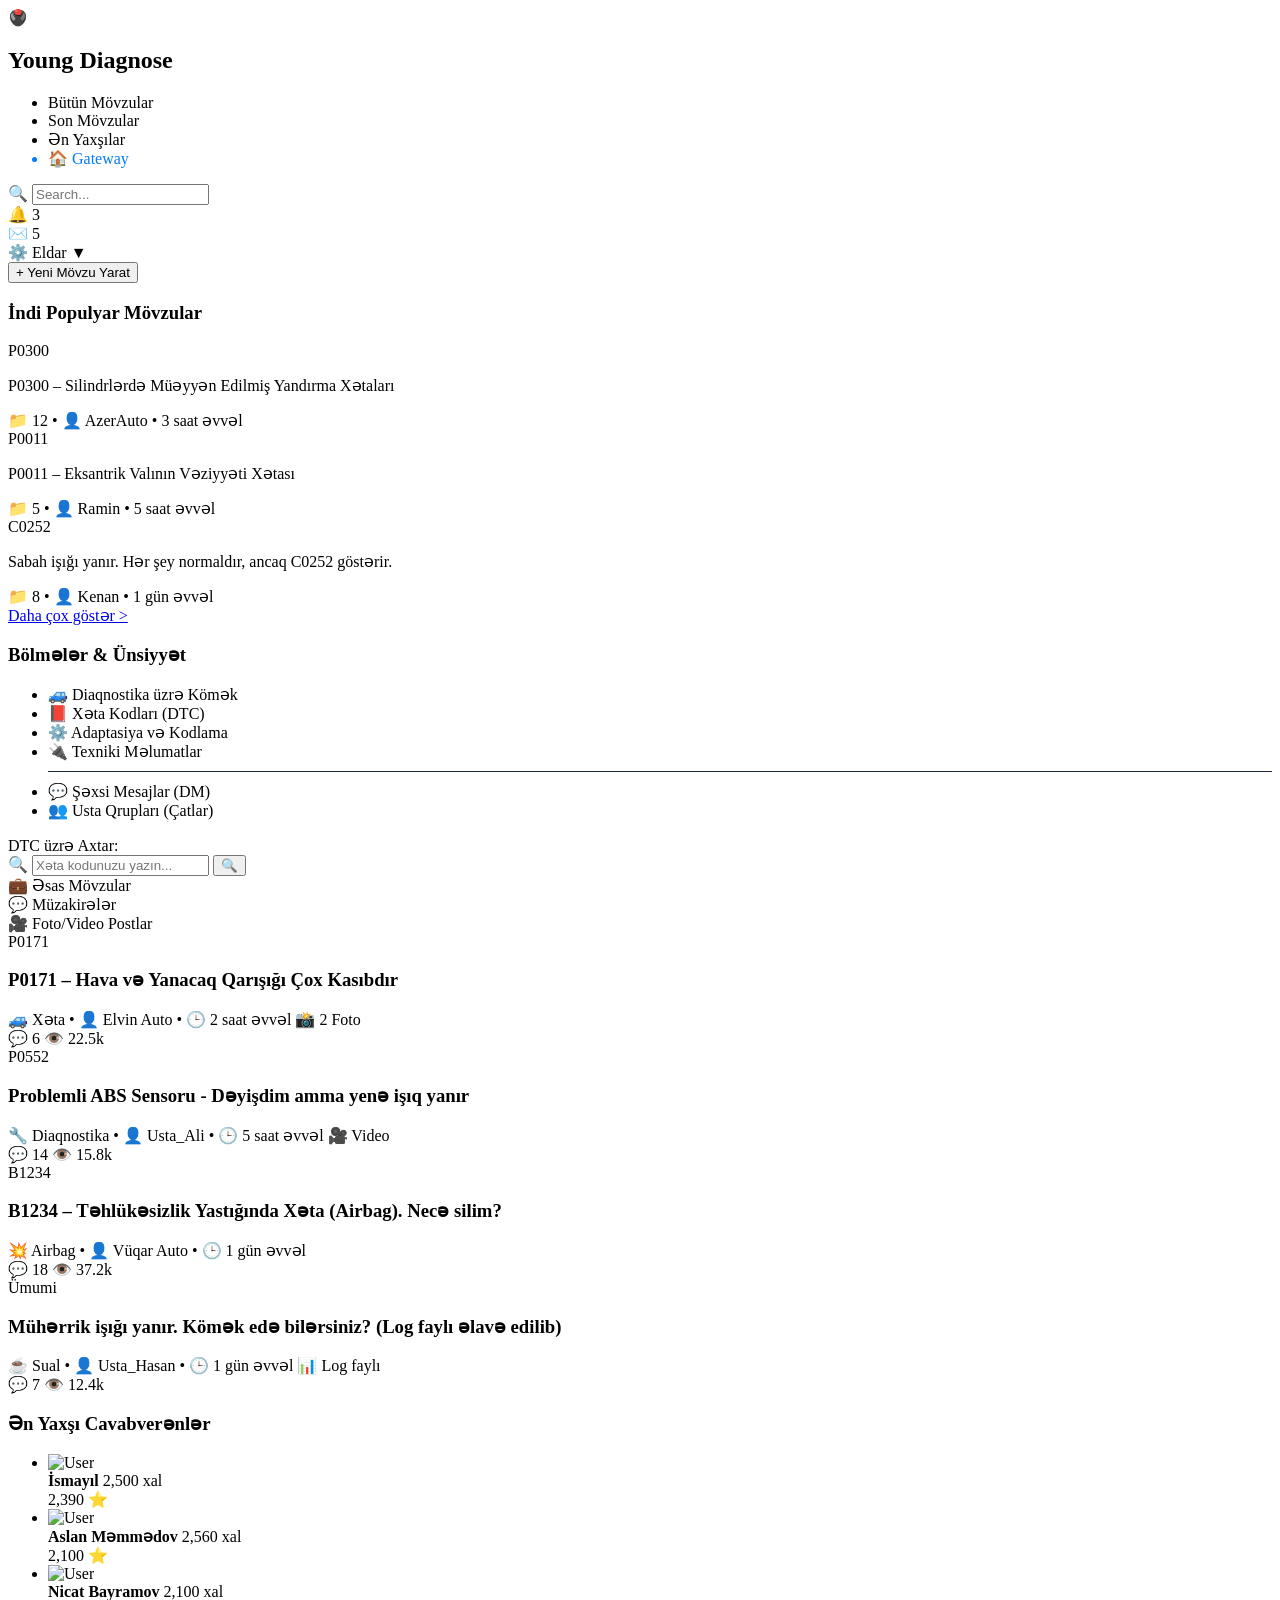
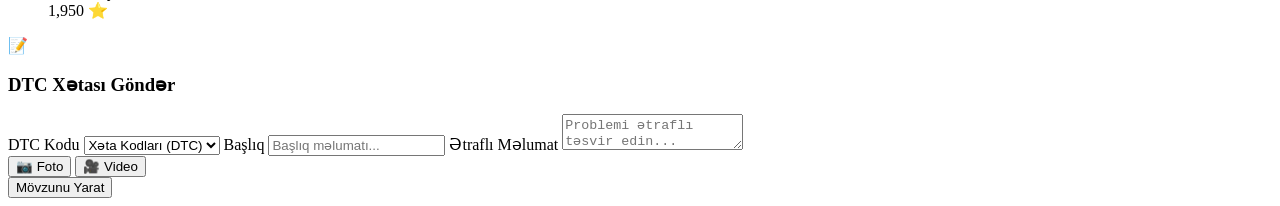
==== community.html @ 3d5c3058 "frontend" ====
<!DOCTYPE html>
<html lang="az">
<head>
    <meta charset="UTF-8">
    <meta name="viewport" content="width=device-width, initial-scale=1.0">
    <title>Young Diagnose - Pro Forum</title>
    <link rel="stylesheet" href="community.css"> 
</head>
<body>

    <nav class="top-navbar">
        <div class="nav-left">
            <span class="logo-icon">🖲️</span>
            <h1 class="logo-text">Young <span>Diagnose</span></h1>
        </div>
        
        <ul class="nav-links">
            <li class="active">Bütün Mövzular</li>
            <li>Son Mövzular</li>
            <li>Ən Yaxşılar</li>
            <li onclick="window.location.href='gateway.html'" style="color: #007bff; cursor: pointer;">🏠 Gateway</li>
        </ul>

        <div class="nav-right">
            <div class="search-bar">
                <span class="search-icon">🔍</span>
                <input type="text" placeholder="Search...">
            </div>
            <div class="nav-icon">🔔 <span class="badge">3</span></div>
            <div class="nav-icon" onclick="toggleChat()">✉️ <span class="badge">5</span></div>
            <div class="user-profile">
                <span class="settings-icon">⚙️</span>
                <span>Eldar</span>
                <span class="dropdown-arrow">▼</span>
            </div>
        </div>
    </nav>

    <main class="forum-container">
        
        <aside class="left-sidebar">
            <button class="btn-new-topic">+ Yeni Mövzu Yarat</button>

            <div class="widget">
                <h3 class="widget-title">İndi Populyar Mövzular</h3>
                <div class="trend-item">
                    <div class="trend-badge bg-red">P0300</div>
                    <div class="trend-info">
                        <p>P0300 – Silindrlərdə Müəyyən Edilmiş Yandırma Xətaları</p>
                        <span>📁 12 • 👤 AzerAuto • 3 saat əvvəl</span>
                    </div>
                </div>
                <div class="trend-item">
                    <div class="trend-badge bg-yellow">P0011</div>
                    <div class="trend-info">
                        <p>P0011 – Eksantrik Valının Vəziyyəti Xətası</p>
                        <span>📁 5 • 👤 Ramin • 5 saat əvvəl</span>
                    </div>
                </div>
                <div class="trend-item">
                    <div class="trend-badge bg-green">C0252</div>
                    <div class="trend-info">
                        <p>Sabah işığı yanır. Hər şey normaldır, ancaq C0252 göstərir.</p>
                        <span>📁 8 • 👤 Kenan • 1 gün əvvəl</span>
                    </div>
                </div>
                <a href="#" class="show-more">Daha çox göstər ></a>
            </div>

            <div class="widget">
                <h3 class="widget-title">Bölmələr & Ünsiyyət</h3>
                <ul class="category-list">
                    <li class="active"><span class="cat-icon">🚙</span> Diaqnostika üzrə Kömək</li>
                    <li><span class="cat-icon">📕</span> Xəta Kodları (DTC)</li>
                    <li><span class="cat-icon">⚙️</span> Adaptasiya və Kodlama</li>
                    <li><span class="cat-icon">🔌</span> Texniki Məlumatlar</li>
                    <li style="border-top: 1px solid #1e293b; margin-top: 10px; padding-top: 10px;">
                        <span class="cat-icon">💬</span> Şəxsi Mesajlar (DM)
                    </li>
                    <li><span class="cat-icon">👥</span> Usta Qrupları (Çatlar)</li>
                </ul>
            </div>
        </aside>

        <section class="main-feed">
            
            <div class="dtc-search-box">
                <label>DTC üzrə Axtar:</label>
                <div class="dtc-input-group">
                    <span class="search-icon">🔍</span>
                    <input type="text" placeholder="Xəta kodunuzu yazın...">
                    <button class="btn-search">🔍</button>
                </div>
            </div>

            <div class="feed-tabs">
                <div class="tab active">💼 Əsas Mövzular</div>
                <div class="tab">💬 Müzakirələr</div>
                <div class="tab">🎥 Foto/Video Postlar</div>
            </div>

            <div class="posts-list">
                
                <article class="post-item">
                    <div class="post-badge text-red">P0171</div>
                    <div class="post-content">
                        <h3>P0171 – Hava və Yanacaq Qarışığı Çox Kasıbdır</h3>
                        <div class="post-meta">
                            <span>🚙 Xəta</span> • <span>👤 Elvin Auto</span> • <span>🕒 2 saat əvvəl</span>
                            <span class="media-tag">📸 2 Foto</span>
                        </div>
                    </div>
                    <div class="post-stats">
                        <span>💬 6</span>
                        <span>👁️ 22.5k</span>
                    </div>
                </article>

                <article class="post-item">
                    <div class="post-badge text-yellow">P0552</div>
                    <div class="post-content">
                        <h3>Problemli ABS Sensoru - Dəyişdim amma yenə işıq yanır</h3>
                        <div class="post-meta">
                            <span>🔧 Diaqnostika</span> • <span>👤 Usta_Ali</span> • <span>🕒 5 saat əvvəl</span>
                            <span class="media-tag">🎥 Video</span>
                        </div>
                    </div>
                    <div class="post-stats">
                        <span>💬 14</span>
                        <span>👁️ 15.8k</span>
                    </div>
                </article>

                <article class="post-item">
                    <div class="post-badge text-green">B1234</div>
                    <div class="post-content">
                        <h3>B1234 – Təhlükəsizlik Yastığında Xəta (Airbag). Necə silim?</h3>
                        <div class="post-meta">
                            <span>💥 Airbag</span> • <span>👤 Vüqar Auto</span> • <span>🕒 1 gün əvvəl</span>
                        </div>
                    </div>
                    <div class="post-stats">
                        <span>💬 18</span>
                        <span>👁️ 37.2k</span>
                    </div>
                </article>

                <article class="post-item">
                    <div class="post-badge text-gray">Ümumi</div>
                    <div class="post-content">
                        <h3>Mühərrik işığı yanır. Kömək edə bilərsiniz? (Log faylı əlavə edilib)</h3>
                        <div class="post-meta">
                            <span>☕ Sual</span> • <span>👤 Usta_Hasan</span> • <span>🕒 1 gün əvvəl</span>
                            <span class="media-tag">📊 Log faylı</span>
                        </div>
                    </div>
                    <div class="post-stats">
                        <span>💬 7</span>
                        <span>👁️ 12.4k</span>
                    </div>
                </article>

            </div>
        </section>

        <aside class="right-sidebar">
            
            <div class="widget">
                <h3 class="widget-title">Ən Yaxşı Cavabverənlər</h3>
                <ul class="top-users">
                    <li>
                        <img src="https://ui-avatars.com/api/?name=Ismayil&background=0D8ABC&color=fff" alt="User">
                        <div class="user-info">
                            <strong>İsmayıl</strong>
                            <span>2,500 xal</span>
                        </div>
                        <span class="rank-score">2,390 ⭐</span>
                    </li>
                    <li>
                        <img src="https://ui-avatars.com/api/?name=Aslan+M&background=f59e0b&color=fff" alt="User">
                        <div class="user-info">
                            <strong>Aslan Məmmədov</strong>
                            <span>2,560 xal</span>
                        </div>
                        <span class="rank-score">2,100 ⭐</span>
                    </li>
                    <li>
                        <img src="https://ui-avatars.com/api/?name=Nicat+B&background=10b981&color=fff" alt="User">
                        <div class="user-info">
                            <strong>Nicat Bayramov</strong>
                            <span>2,100 xal</span>
                        </div>
                        <span class="rank-score">1,950 ⭐</span>
                    </li>
                </ul>
            </div>

            <div class="widget quick-post-widget">
                <div class="widget-header">
                    <span class="icon">📝</span>
                    <h3>DTC Xətası Göndər</h3>
                </div>
                <div class="quick-post-form">
                    <label>DTC Kodu</label>
                    <select>
                        <option>Xəta Kodları (DTC)</option>
                        <option>P0171</option>
                        <option>P0300</option>
                    </select>

                    <label>Başlıq</label>
                    <input type="text" placeholder="Başlıq məlumatı...">

                    <label>Ətraflı Məlumat</label>
                    <textarea placeholder="Problemi ətraflı təsvir edin..."></textarea>

                    <div class="media-upload-tools">
                        <button type="button" class="media-btn">📷 Foto</button>
                        <button type="button" class="media-btn">🎥 Video</button>
                    </div>

                    <button class="btn-submit" onclick="submitPost(this)">Mövzunu Yarat</button>
                </div>
            </div>

        </aside>

    </main>

    <script src="community.js"></script>
</body>
</html>
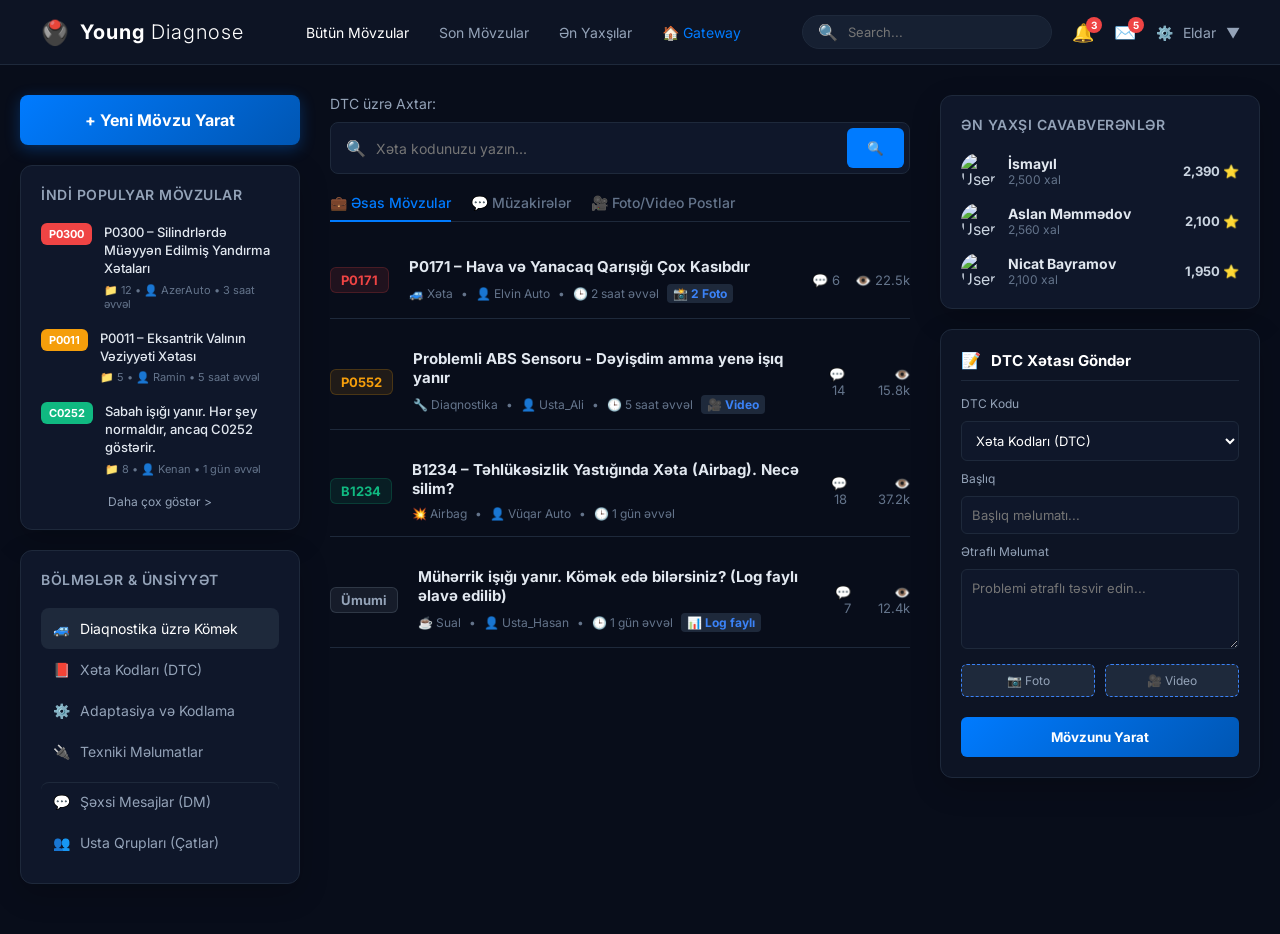
==== commit d19bffaa: "Front ve Backend" ====
--- a/community.html
+++ b/community.html
@@ -1,11 +1,15 @@
 <!DOCTYPE html>
 <html lang="az">
+
 <head>
     <meta charset="UTF-8">
     <meta name="viewport" content="width=device-width, initial-scale=1.0">
     <title>Young Diagnose - Pro Forum</title>
-    <link rel="stylesheet" href="community.css"> 
+    <link rel="stylesheet" href="community.css">
+    <!-- Eel bridge skripti -->
+    <script type="text/javascript" src="/eel.js"></script>
 </head>
+
 <body>
 
     <nav class="top-navbar">
@@ -13,7 +17,7 @@
             <span class="logo-icon">🖲️</span>
             <h1 class="logo-text">Young <span>Diagnose</span></h1>
         </div>
-        
+
         <ul class="nav-links">
             <li class="active">Bütün Mövzular</li>
             <li>Son Mövzular</li>
@@ -37,7 +41,7 @@
     </nav>
 
     <main class="forum-container">
-        
+
         <aside class="left-sidebar">
             <button class="btn-new-topic">+ Yeni Mövzu Yarat</button>
 
@@ -83,7 +87,7 @@
         </aside>
 
         <section class="main-feed">
-            
+
             <div class="dtc-search-box">
                 <label>DTC üzrə Axtar:</label>
                 <div class="dtc-input-group">
@@ -100,7 +104,7 @@
             </div>
 
             <div class="posts-list">
-                
+
                 <article class="post-item">
                     <div class="post-badge text-red">P0171</div>
                     <div class="post-content">
@@ -164,7 +168,7 @@
         </section>
 
         <aside class="right-sidebar">
-            
+
             <div class="widget">
                 <h3 class="widget-title">Ən Yaxşı Cavabverənlər</h3>
                 <ul class="top-users">
@@ -229,4 +233,5 @@
 
     <script src="community.js"></script>
 </body>
+
 </html>
--- a/community.css
+++ b/community.css
@@ -0,0 +1,136 @@
+/* ==========================================================
+   YANG DIAGNOS - PRO FORUM (ТЁМНЫЙ ПРЕМИУМ ДИЗАЙН)
+   ========================================================== */
+
+@import url('https://fonts.googleapis.com/css2?family=Inter:wght@400;500;600;700&display=swap');
+
+* { margin: 0; padding: 0; box-sizing: border-box; font-family: 'Inter', sans-serif; }
+
+/* Фон как на картинке: темно-синий с легким оттенком */
+body { background-color: #080d1a; color: #cbd5e1; overflow-x: hidden; }
+
+/* ================= NAVBAR ================= */
+.top-navbar {
+    display: flex; justify-content: space-between; align-items: center;
+    background: #0d1424; border-bottom: 1px solid #1e293b;
+    padding: 15px 40px; position: sticky; top: 0; z-index: 100;
+}
+.nav-left { display: flex; align-items: center; gap: 10px; }
+.logo-icon { font-size: 24px; color: #fff; }
+.logo-text { font-size: 20px; color: #fff; font-weight: 700; letter-spacing: 1px; }
+.logo-text span { font-weight: 300; }
+
+.nav-links { display: flex; list-style: none; gap: 30px; }
+.nav-links li { font-size: 14px; color: #94a3b8; cursor: pointer; transition: 0.3s; }
+.nav-links li:hover, .nav-links li.active { color: #fff; }
+
+.nav-right { display: flex; align-items: center; gap: 20px; }
+.search-bar { background: #162032; border: 1px solid #1e293b; border-radius: 20px; display: flex; align-items: center; padding: 6px 15px; width: 250px; }
+.search-bar input { background: transparent; border: none; color: white; margin-left: 10px; outline: none; width: 100%; font-size: 13px; }
+
+.nav-icon { position: relative; font-size: 18px; cursor: pointer; color: #94a3b8; }
+.nav-icon:hover { color: #fff; }
+.badge { position: absolute; top: -5px; right: -8px; background: #ef4444; color: white; font-size: 10px; padding: 2px 5px; border-radius: 10px; font-weight: bold; }
+
+.user-profile { display: flex; align-items: center; gap: 10px; cursor: pointer; color: #94a3b8; font-size: 14px; }
+.user-profile:hover { color: #fff; }
+
+/* ================= MAIN GRID ================= */
+.forum-container {
+    max-width: 1400px; margin: 30px auto; padding: 0 20px;
+    display: grid; grid-template-columns: 280px 1fr 320px; gap: 30px;
+}
+
+/* ================= WIDGETS (Блоки) ================= */
+.widget { background: #0f172a; border: 1px solid #1e293b; border-radius: 12px; padding: 20px; margin-bottom: 20px; box-shadow: 0 10px 30px rgba(0,0,0,0.2); }
+.widget-title { font-size: 14px; color: #94a3b8; margin-bottom: 20px; font-weight: 600; text-transform: uppercase; letter-spacing: 0.5px; }
+
+/* ================= ЛЕВАЯ КОЛОНКА ================= */
+.btn-new-topic {
+    width: 100%; background: linear-gradient(135deg, #007bff, #0056b3); color: white;
+    border: none; padding: 15px; border-radius: 8px; font-size: 16px; font-weight: bold;
+    cursor: pointer; margin-bottom: 20px; box-shadow: 0 4px 15px rgba(0, 123, 255, 0.3); transition: 0.3s;
+}
+.btn-new-topic:hover { transform: translateY(-2px); box-shadow: 0 6px 20px rgba(0, 123, 255, 0.5); }
+
+/* Тренды */
+.trend-item { display: flex; gap: 12px; margin-bottom: 18px; }
+.trend-badge { padding: 4px 8px; border-radius: 6px; font-weight: bold; font-size: 11px; height: fit-content; }
+.bg-red { background: #ef4444; color: white; }
+.bg-yellow { background: #f59e0b; color: #fff; }
+.bg-green { background: #10b981; color: white; }
+
+.trend-info p { margin: 0 0 5px 0; font-size: 13px; color: #e2e8f0; line-height: 1.4; font-weight: 500; }
+.trend-info span { font-size: 11px; color: #64748b; display: flex; align-items: center; gap: 5px; }
+.show-more { color: #94a3b8; font-size: 12px; text-decoration: none; display: block; text-align: center; margin-top: 10px; }
+.show-more:hover { color: #fff; }
+
+/* Меню разделов */
+.category-list { list-style: none; }
+.category-list li { padding: 12px; border-radius: 8px; color: #94a3b8; font-size: 14px; cursor: pointer; transition: 0.3s; display: flex; align-items: center; gap: 10px; }
+.category-list li:hover, .category-list li.active { background: #1e293b; color: #fff; }
+
+/* ================= ЦЕНТРАЛЬНАЯ КОЛОНКА ================= */
+.dtc-search-box { margin-bottom: 20px; }
+.dtc-search-box label { display: block; font-size: 14px; color: #94a3b8; margin-bottom: 10px; }
+.dtc-input-group { display: flex; background: #0f172a; border: 1px solid #1e293b; border-radius: 8px; padding: 5px; }
+.dtc-input-group .search-icon { padding: 10px; color: #64748b; }
+.dtc-input-group input { flex-grow: 1; background: transparent; border: none; color: white; outline: none; font-size: 14px; }
+.btn-search { background: #007bff; color: white; border: none; padding: 0 20px; border-radius: 6px; cursor: pointer; }
+
+/* Табы */
+.feed-tabs { display: flex; gap: 20px; border-bottom: 1px solid #1e293b; margin-bottom: 20px; }
+.tab { color: #64748b; font-size: 14px; padding-bottom: 10px; cursor: pointer; position: relative; font-weight: 500; }
+.tab.active { color: #007bff; }
+.tab.active::after { content: ''; position: absolute; bottom: -1px; left: 0; width: 100%; height: 2px; background: #007bff; }
+
+/* Лента постов */
+.posts-list { display: flex; flex-direction: column; gap: 15px; }
+.post-item {
+    display: flex; align-items: center; background: transparent; border-bottom: 1px solid #1e293b;
+    padding: 15px 0; cursor: pointer; transition: 0.3s;
+}
+.post-item:hover { background: rgba(30, 41, 59, 0.3); padding-left: 10px; border-radius: 8px; }
+
+.post-badge { padding: 4px 10px; border-radius: 6px; font-weight: bold; font-size: 13px; margin-right: 20px; border: 1px solid; }
+.text-red { color: #ef4444; background: rgba(239, 68, 68, 0.1); border-color: rgba(239, 68, 68, 0.2); }
+.text-yellow { color: #f59e0b; background: rgba(245, 158, 11, 0.1); border-color: rgba(245, 158, 11, 0.2); }
+.text-green { color: #10b981; background: rgba(16, 185, 129, 0.1); border-color: rgba(16, 185, 129, 0.2); }
+.text-gray { color: #94a3b8; background: rgba(148, 163, 184, 0.1); border-color: rgba(148, 163, 184, 0.2); }
+
+.post-content { flex-grow: 1; }
+.post-content h3 { font-size: 15px; color: #e2e8f0; margin-bottom: 8px; }
+.post-meta { font-size: 12px; color: #64748b; display: flex; gap: 8px; align-items: center; }
+.media-tag { background: #1e293b; padding: 2px 6px; border-radius: 4px; color: #3b82f6; font-weight: bold; }
+
+.post-stats { display: flex; gap: 15px; font-size: 13px; color: #64748b; min-width: 80px; text-align: right; justify-content: flex-end; }
+
+/* ================= ПРАВАЯ КОЛОНКА ================= */
+.top-users { list-style: none; display: flex; flex-direction: column; gap: 15px; }
+.top-users li { display: flex; align-items: center; gap: 12px; }
+.top-users img { width: 35px; height: 35px; border-radius: 50%; }
+.user-info { flex-grow: 1; display: flex; flex-direction: column; }
+.user-info strong { font-size: 14px; color: #e2e8f0; }
+.user-info span { font-size: 12px; color: #64748b; }
+.rank-score { font-size: 13px; color: #cbd5e1; font-weight: bold; }
+
+/* Форма нового поста */
+.quick-post-widget { background: #0d1424; }
+.widget-header { display: flex; align-items: center; gap: 10px; margin-bottom: 15px; border-bottom: 1px solid #1e293b; padding-bottom: 10px; }
+.widget-header h3 { font-size: 15px; color: #fff; margin: 0; }
+.widget-header .icon { color: #007bff; }
+
+.quick-post-form { display: flex; flex-direction: column; gap: 10px; }
+.quick-post-form label { font-size: 12px; color: #94a3b8; }
+.quick-post-form select, .quick-post-form input, .quick-post-form textarea {
+    background: #0f172a; border: 1px solid #1e293b; color: white; padding: 10px; border-radius: 6px; font-size: 13px; outline: none;
+}
+.quick-post-form textarea { resize: vertical; min-height: 80px; }
+
+/* Кнопки медиа */
+.media-upload-tools { display: flex; gap: 10px; margin-top: 5px; }
+.media-btn { flex: 1; background: #1e293b; border: 1px dashed #3b82f6; color: #94a3b8; padding: 8px; border-radius: 6px; cursor: pointer; transition: 0.3s; font-size: 12px; }
+.media-btn:hover { background: #3b82f6; color: white; border-style: solid; }
+
+.btn-submit { background: linear-gradient(135deg, #007bff, #0056b3); color: white; border: none; padding: 12px; border-radius: 6px; font-weight: bold; cursor: pointer; margin-top: 10px; transition: 0.3s; }
+.btn-submit:hover { opacity: 0.9; }
